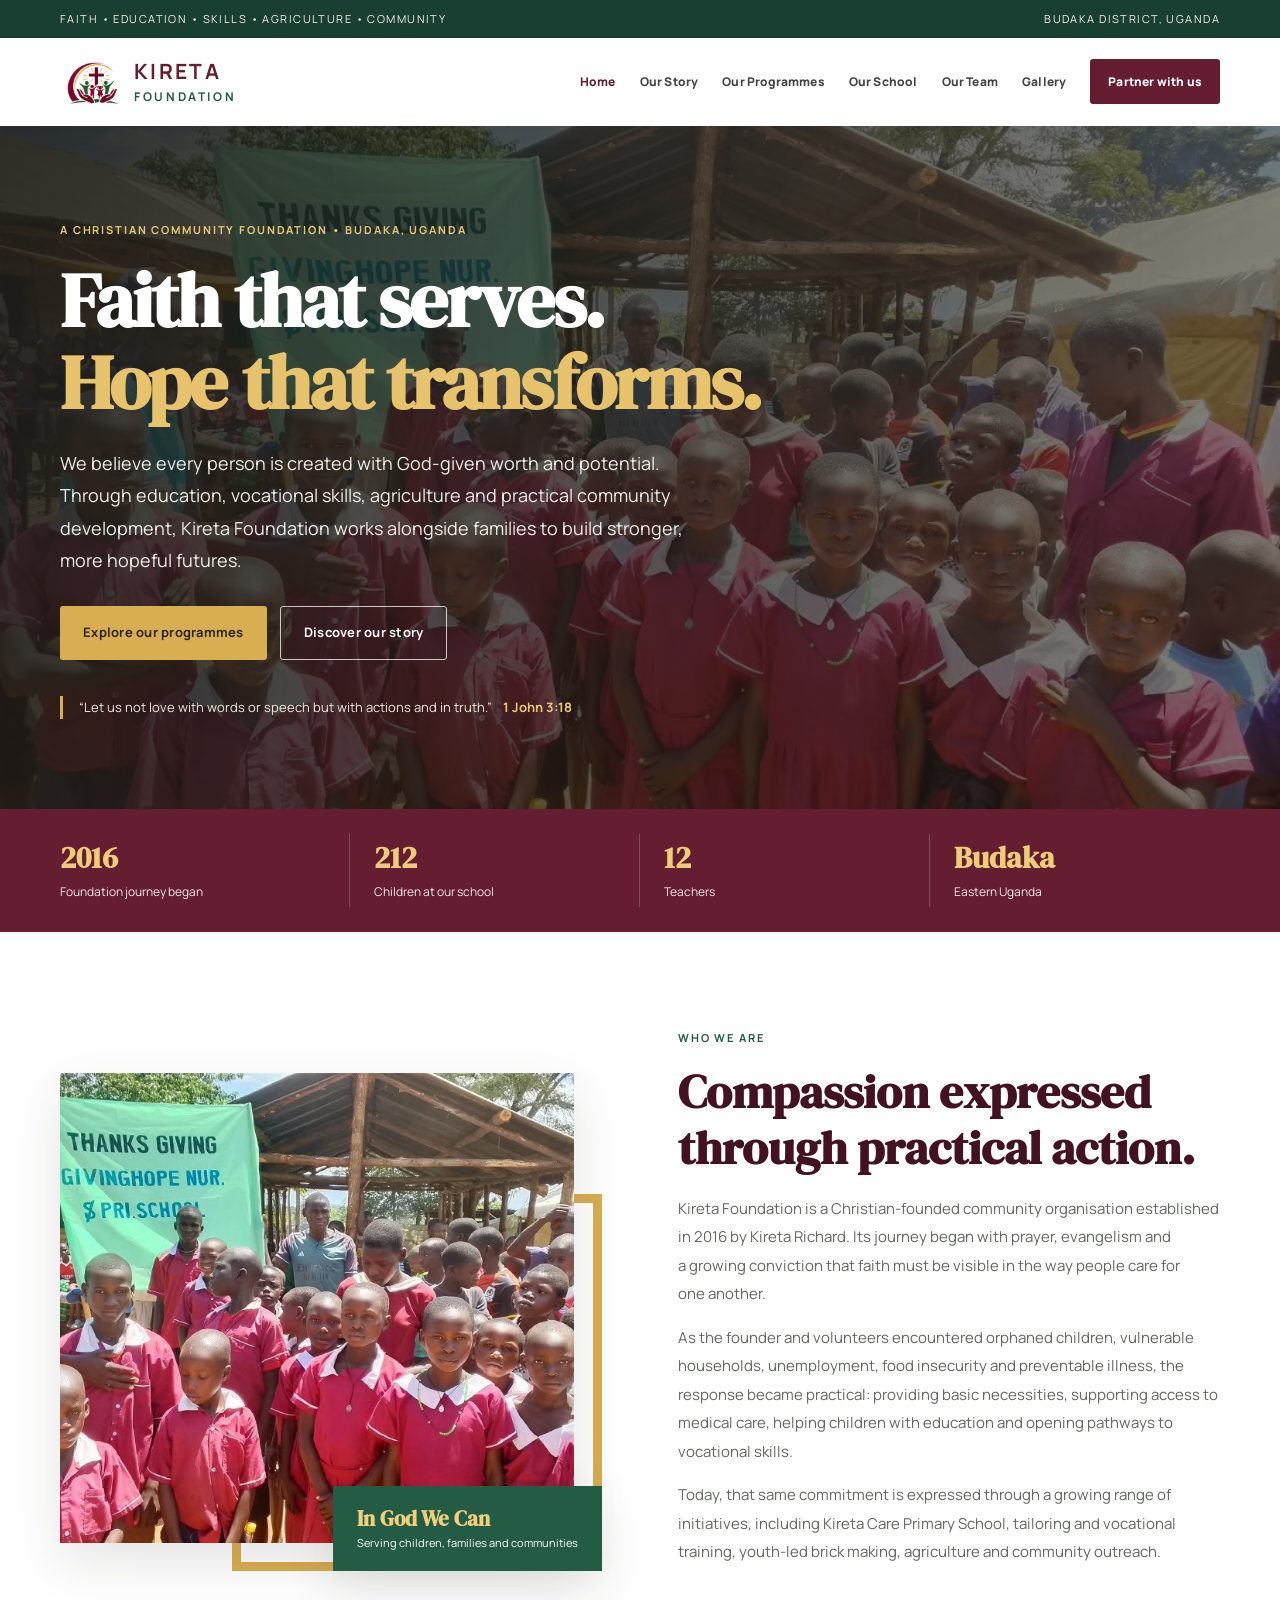
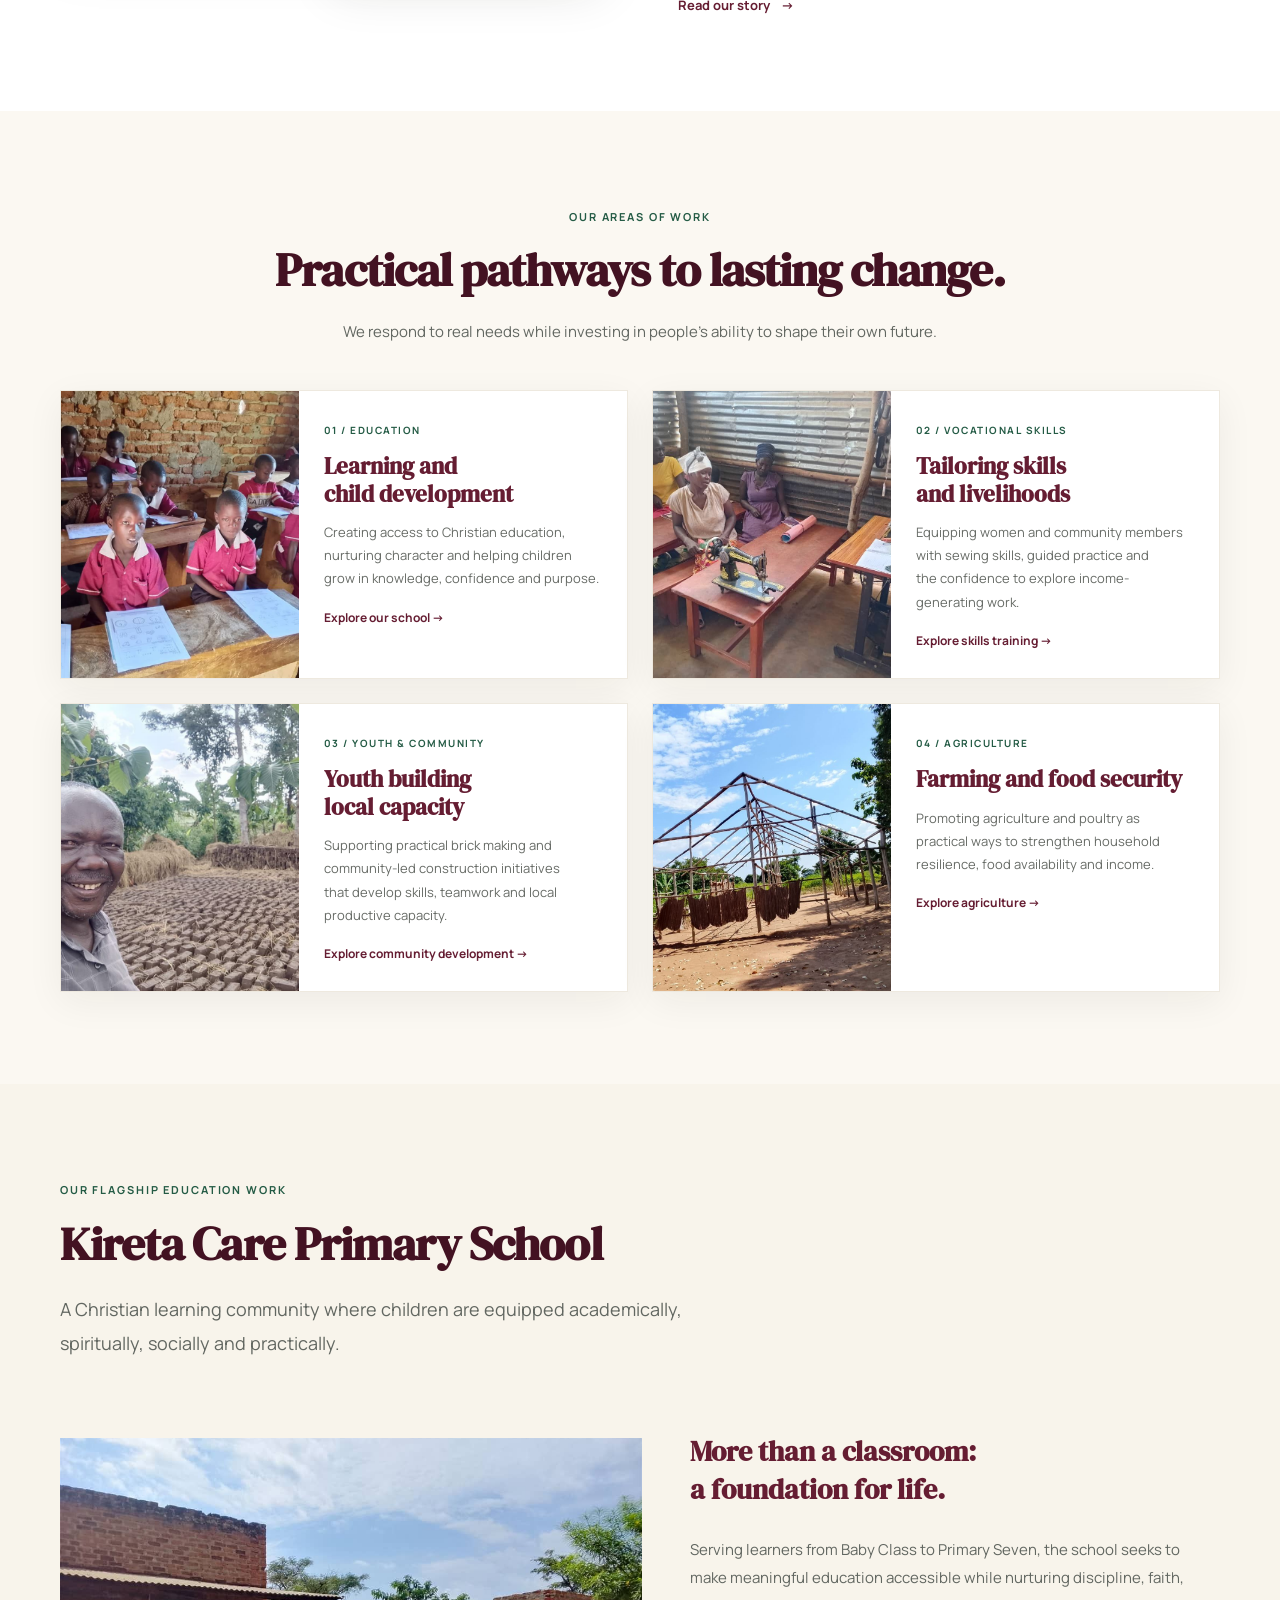
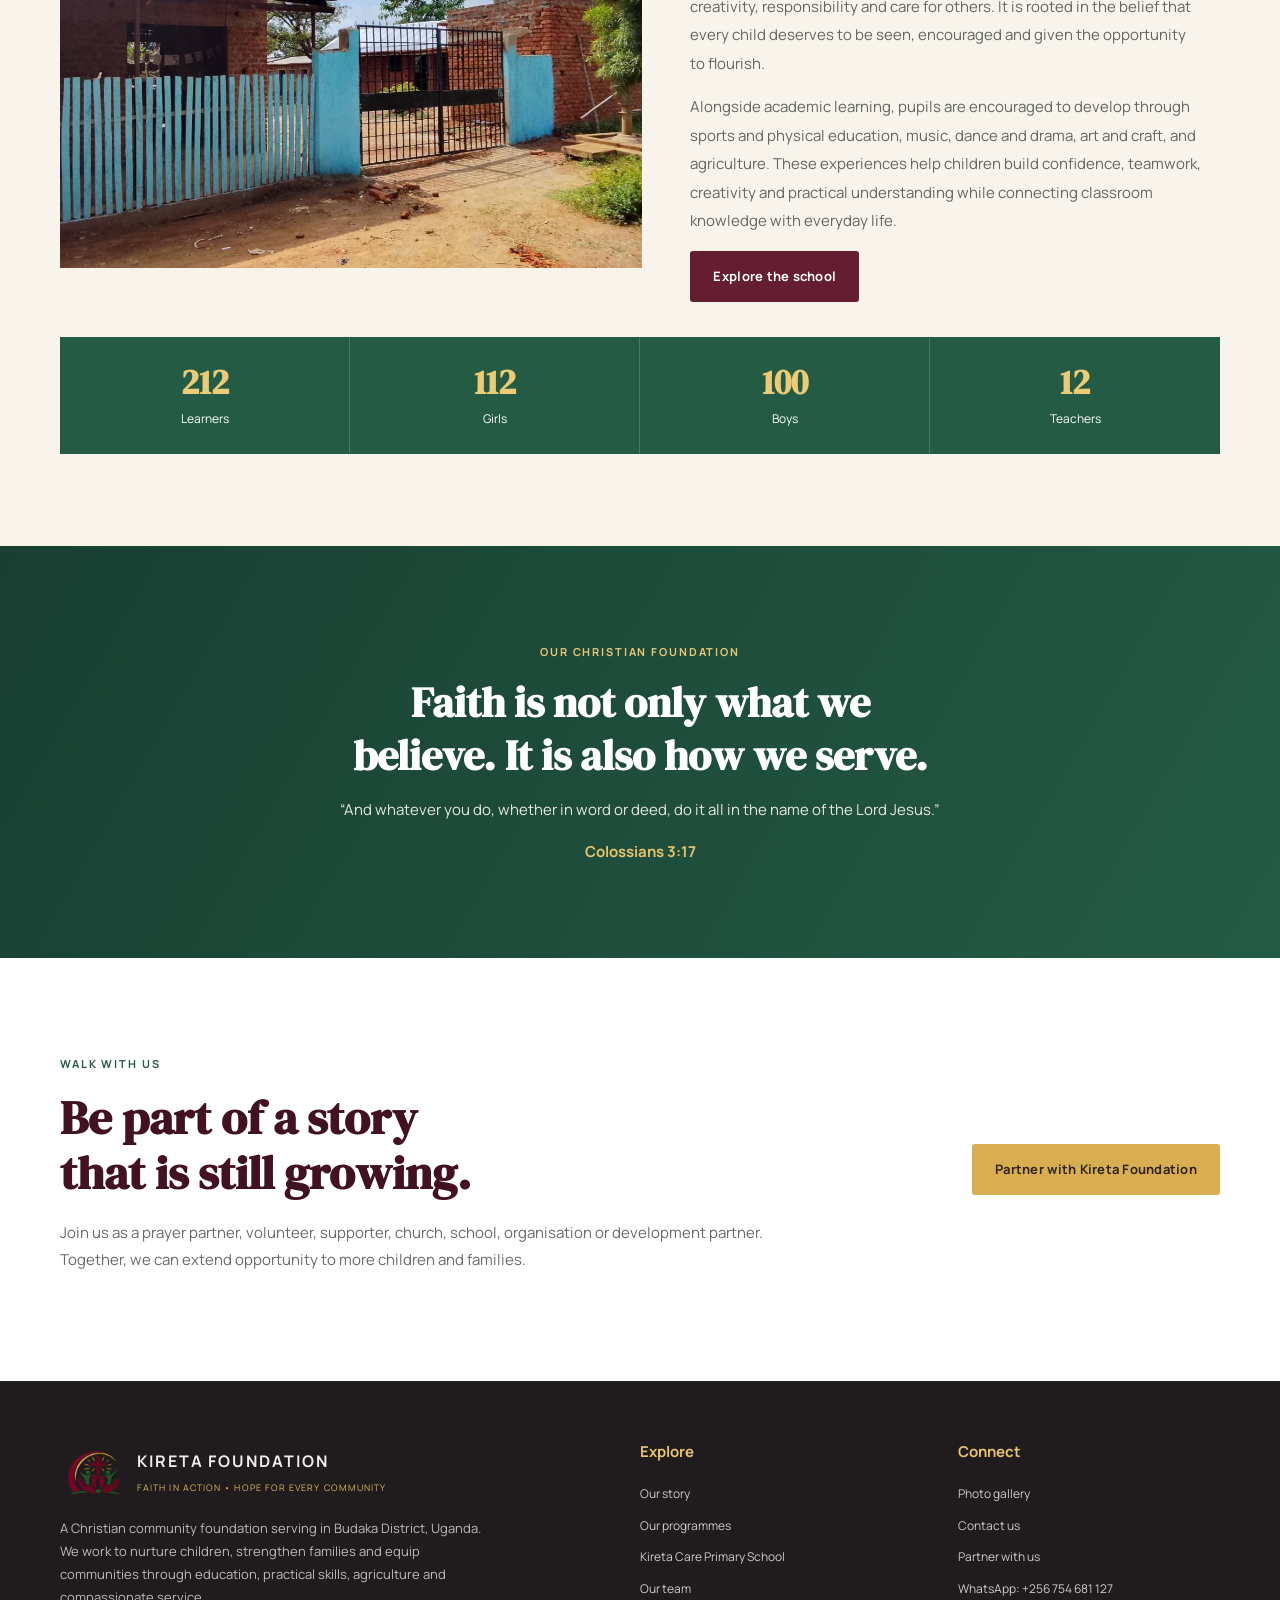
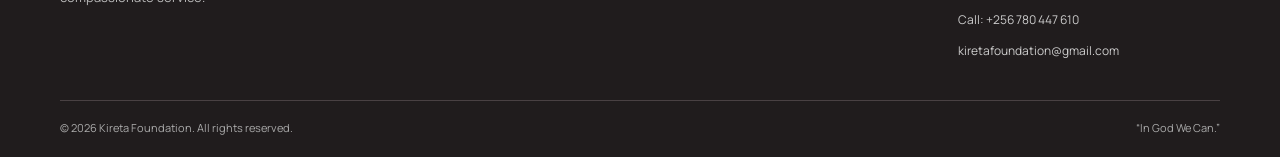
==== index.html @ 9892f506 "Add files via upload" ====
<!doctype html>
<html lang="en"><head><meta charset="utf-8"><meta name="viewport" content="width=device-width, initial-scale=1">
<meta name="description" content="Kireta Foundation — faith in action through education, vocational skills, agriculture and community development in Budaka, Uganda.">
<title>Home | Kireta Foundation</title>
<link rel="preconnect" href="https://fonts.googleapis.com"><link rel="preconnect" href="https://fonts.gstatic.com" crossorigin>
<link href="https://fonts.googleapis.com/css2?family=Manrope:wght@400;500;600;700;800&family=DM+Serif+Display&display=swap" rel="stylesheet">
<link rel="stylesheet" href="styles.css"></head><body>
<div class="topline"><div class="container topline-inner"><span>FAITH • EDUCATION • SKILLS • AGRICULTURE • COMMUNITY</span><span>Budaka District, Uganda</span></div></div>
<header><div class="container nav-wrap">
<a class="brand" href="index.html"><img src="assets/foundation-mark.png" alt="Kireta Foundation emblem"><span class="brand-copy"><strong>KIRETA</strong><small>FOUNDATION</small></span></a>
<button class="menu-btn" aria-label="Open navigation" aria-expanded="false">☰</button>
<nav class="nav" aria-label="Main navigation"><a href="index.html" class="active">Home</a><a href="about.html" class="">Our Story</a><a href="programmes.html" class="">Our Programmes</a><a href="school.html" class="">Our School</a><a href="team.html" class="">Our Team</a><a href="gallery.html" class="">Gallery</a><a class="nav-cta" href="contact.html">Partner with us</a></nav>
</div></header>
<main>
<section class="hero hero-home"><div class="hero-overlay"></div><div class="container hero-inner"><div class="hero-content">
<span class="eyebrow light">A CHRISTIAN COMMUNITY FOUNDATION • BUDAKA, UGANDA</span>
<h1>Faith that serves.<br><em>Hope that transforms.</em></h1>
<p>We believe every person is created with God-given worth and potential. Through education, vocational skills, agriculture and practical community development, Kireta Foundation works alongside families to build stronger, more hopeful futures.</p>
<div class="actions"><a class="btn btn-gold" href="programmes.html">Explore our programmes</a><a class="btn btn-outline" href="about.html">Discover our story</a></div>
<div class="hero-verse">“Let us not love with words or speech but with actions and in truth.” <b>1 John 3:18</b></div>
</div></div></section>
<div class="trust-strip"><div class="container trust-grid"><div><b>2016</b><small>Foundation journey began</small></div><div><b>212</b><small>Children at our school</small></div><div><b>12</b><small>Teachers</small></div><div><b>Budaka</b><small>Eastern Uganda</small></div></div></div>
<section class="section"><div class="container intro-grid"><div class="photo-stack"><img class="main-photo" src="assets/learners-group.jpg" alt="Learners at Kireta Care Primary School"><div class="photo-note"><b>In God We Can</b><span>Serving children, families and communities</span></div></div><div class="copy"><span class="eyebrow">Who we are</span><h2>Compassion expressed through practical action.</h2>
<p>Kireta Foundation is a Christian-founded community organisation established in 2016 by Kireta Richard. Its journey began with prayer, evangelism and a growing conviction that faith must be visible in the way people care for one another.</p>
<p>As the founder and volunteers encountered orphaned children, vulnerable households, unemployment, food insecurity and preventable illness, the response became practical: providing basic necessities, supporting access to medical care, helping children with education and opening pathways to vocational skills.</p>
<p>Today, that same commitment is expressed through a growing range of initiatives, including Kireta Care Primary School, tailoring and vocational training, youth-led brick making, agriculture and community outreach.</p>
<a class="text-link" href="about.html">Read our story <span>→</span></a></div></div></section>
<section class="section soft"><div class="container"><div class="section-head center"><span class="eyebrow">Our areas of work</span><h2>Practical pathways to lasting change.</h2><p>We respond to real needs while investing in people’s ability to shape their own future.</p></div>
<div class="feature-grid">
<article class="feature-card"><img src="assets/learners-classroom.jpg" alt="Children learning in class"><div><span>01 / EDUCATION</span><h3>Learning and child development</h3><p>Creating access to Christian education, nurturing character and helping children grow in knowledge, confidence and purpose.</p><a href="school.html">Explore our school →</a></div></article>
<article class="feature-card"><img src="assets/women-tailoring-training.jpg" alt="Women learning tailoring skills at sewing machines"><div><span>02 / VOCATIONAL SKILLS</span><h3>Tailoring skills and livelihoods</h3><p>Equipping women and community members with sewing skills, guided practice and the confidence to explore income-generating work.</p><a href="programmes.html#skills">Explore skills training →</a></div></article>
<article class="feature-card"><img src="assets/youth-brick-making-project.jpg" alt="Locally made bricks produced through community effort"><div><span>03 / YOUTH & COMMUNITY</span><h3>Youth building local capacity</h3><p>Supporting practical brick making and community-led construction initiatives that develop skills, teamwork and local productive capacity.</p><a href="programmes.html#brickmaking">Explore community development →</a></div></article>
<article class="feature-card"><img src="assets/community-workspace-construction.jpg" alt="Community-built workspace structure"><div><span>04 / AGRICULTURE</span><h3>Farming and food security</h3><p>Promoting agriculture and poultry as practical ways to strengthen household resilience, food availability and income.</p><a href="programmes.html#agriculture">Explore agriculture →</a></div></article>
</div></div></section>
<section class="section school-highlight"><div class="container"><div class="section-head"><span class="eyebrow">Our flagship education work</span><h2>Kireta Care Primary School</h2><p class="lead">A Christian learning community where children are equipped academically, spiritually, socially and practically.</p></div>
<div class="school-home-grid"><img src="assets/kireta-school-compound.jpg" alt="Kireta Care Primary School compound"><div class="school-home-copy"><h3>More than a classroom: a foundation for life.</h3><p>Serving learners from Baby Class to Primary Seven, the school seeks to make meaningful education accessible while nurturing discipline, faith, creativity, responsibility and care for others. It is rooted in the belief that every child deserves to be seen, encouraged and given the opportunity to flourish.</p><p>Alongside academic learning, pupils are encouraged to develop through sports and physical education, music, dance and drama, art and craft, and agriculture. These experiences help children build confidence, teamwork, creativity and practical understanding while connecting classroom knowledge with everyday life.</p><a class="btn btn-wine" href="school.html">Explore the school</a></div></div>
<div class="stats"><div class="stat"><strong>212</strong><span>Learners</span></div><div class="stat"><strong>112</strong><span>Girls</span></div><div class="stat"><strong>100</strong><span>Boys</span></div><div class="stat"><strong>12</strong><span>Teachers</span></div></div></div></section>
<section class="section verse-band"><div class="container verse-inner"><span class="eyebrow light">Our Christian foundation</span><h2>Faith is not only what we believe. It is also how we serve.</h2><p>“And whatever you do, whether in word or deed, do it all in the name of the Lord Jesus.”</p><b>Colossians 3:17</b></div></section>
<section class="section"><div class="container partner-call"><div><span class="eyebrow">Walk with us</span><h2>Be part of a story that is still growing.</h2><p>Join us as a prayer partner, volunteer, supporter, church, school, organisation or development partner. Together, we can extend opportunity to more children and families.</p></div><a class="btn btn-gold" href="contact.html#partnership">Partner with Kireta Foundation</a></div></section>
</main>
<footer><div class="container"><div class="footer-grid">
<div><div class="footer-brand"><img src="assets/foundation-mark.png" alt=""><span><strong>KIRETA FOUNDATION</strong><small>FAITH IN ACTION • HOPE FOR EVERY COMMUNITY</small></span></div>
<p class="footer-copy">A Christian community foundation serving in Budaka District, Uganda. We work to nurture children, strengthen families and equip communities through education, practical skills, agriculture and compassionate service.</p></div>
<div class="footer-col"><h4>Explore</h4><a href="about.html">Our story</a><a href="programmes.html">Our programmes</a><a href="school.html">Kireta Care Primary School</a><a href="team.html">Our team</a></div>
<div class="footer-col"><h4>Connect</h4><a href="gallery.html">Photo gallery</a><a href="contact.html">Contact us</a><a href="contact.html#partnership">Partner with us</a><a href="https://wa.me/256754681127" target="_blank" rel="noopener">WhatsApp: +256 754 681 127</a><a href="tel:+256780447610">Call: +256 780 447 610</a><a href="mailto:kiretafoundation@gmail.com">kiretafoundation@gmail.com</a></div>
</div><div class="copyright"><span>© <span data-year></span> Kireta Foundation. All rights reserved.</span><span>“In God We Can.”</span></div></div></footer><script src="script.js"></script></body></html>
---- styles.css ----
:root{--wine:#651d32;--wine2:#431222;--green:#245b45;--green2:#183f31;--gold:#d9ae52;--cream:#fbf8f2;--ink:#242522;--muted:#676b66;--line:#e7e2d8;--white:#fff;--shadow:0 18px 50px rgba(35,30,24,.12)}
*{box-sizing:border-box}html{scroll-behavior:smooth}body{margin:0;color:var(--ink);font-family:'Manrope',Arial,sans-serif;line-height:1.78;background:#fff;font-size:15px;-webkit-font-smoothing:antialiased}img{display:block;max-width:100%;height:auto}a{color:inherit;text-decoration:none}.container{width:min(1160px,calc(100% - 44px));margin:auto}.topline{background:var(--green2);color:#f6f1e6;font-size:11px;letter-spacing:.13em;text-transform:uppercase}.topline-inner{display:flex;justify-content:space-between;padding:9px 0;gap:18px}
header{background:#fff;position:sticky;top:0;z-index:20;box-shadow:0 5px 24px rgba(0,0,0,.06)}.nav-wrap{min-height:88px;display:flex;align-items:center;justify-content:space-between;gap:25px}.brand{display:flex;align-items:center;gap:12px}.brand img{width:62px;height:62px;object-fit:contain}.brand-copy{display:flex;flex-direction:column;line-height:1.1}.brand-copy strong{font-size:21px;letter-spacing:.11em;color:var(--wine);font-weight:700}.brand-copy small{font-size:12px;letter-spacing:.22em;color:var(--green);font-weight:700;margin-top:6px}.nav{display:flex;align-items:center;gap:24px}.nav a{font-size:12px;font-weight:800;letter-spacing:.015em;color:#444;white-space:nowrap}.nav a:hover,.nav a.active{color:var(--wine)}.nav .nav-cta{background:var(--wine);color:white;padding:12px 18px;border-radius:3px}.nav .nav-cta:hover{background:var(--green)}.menu-btn{display:none;border:0;background:var(--wine);color:white;padding:9px 13px;border-radius:3px;font-size:20px}
.hero{position:relative;color:white;background:linear-gradient(90deg,rgba(25,24,20,.87),rgba(35,31,25,.56)),url('assets/learners-group.jpg') center 42%/cover no-repeat}.hero-home{min-height:660px;display:flex;align-items:center}.hero-inner{position:relative;z-index:1;padding:90px 0}.hero-content{max-width:720px}.eyebrow{display:inline-block;color:var(--green);font-size:11px;font-weight:700;letter-spacing:.17em;text-transform:uppercase}.eyebrow.light{color:#e9c978}.hero h1,.page-hero h1{font:600 clamp(44px,6.5vw,76px)/1.07 'DM Serif Display',Georgia,serif;margin:18px 0 24px;letter-spacing:-.025em}.hero h1 em,.page-hero h1 em{color:#e8c36e;font-style:normal}.hero p{font-size:18px;line-height:1.8;max-width:650px;color:#f2eee8}.actions{display:flex;gap:13px;flex-wrap:wrap;margin:30px 0}.btn{display:inline-flex;align-items:center;justify-content:center;padding:14px 23px;font-weight:700;font-size:13px;border-radius:3px;transition:.2s}.btn-gold{background:var(--gold);color:#2d2416}.btn-gold:hover{background:#f0cf80;transform:translateY(-2px)}.btn-outline{border:1px solid rgba(255,255,255,.75);color:#fff}.btn-outline:hover{background:#fff;color:var(--wine)}.btn-wine{background:var(--wine);color:#fff}.hero-verse{border-left:3px solid var(--gold);padding-left:16px;color:#f1e9d9;font-size:13px;margin-top:36px}.hero-verse b{color:#e9c978;margin-left:8px}
.trust-strip{background:var(--wine);color:white}.trust-grid{display:grid;grid-template-columns:repeat(4,1fr);padding:25px 0}.trust-grid>div{padding:3px 24px;border-right:1px solid rgba(255,255,255,.2)}.trust-grid>div:first-child{padding-left:0}.trust-grid>div:last-child{border:0}.trust-grid b{display:block;font:600 30px 'DM Serif Display',Georgia,serif;color:#edcc7a}.trust-grid small{font-size:12px;color:#f6e9e5}
.section{padding:92px 0}.soft{background:var(--cream)}.intro-grid,.story-layout,.school-intro{display:grid;grid-template-columns:1fr 1fr;gap:76px;align-items:center}.photo-stack{position:relative;padding:0 28px 28px 0}.main-photo{width:100%;height:470px;object-fit:cover;box-shadow:var(--shadow)}.photo-stack:after{content:"";position:absolute;right:0;bottom:0;width:65%;height:72%;border:9px solid var(--gold);z-index:-1}.photo-note{position:absolute;right:0;bottom:0;background:var(--green);color:#fff;padding:18px 24px;display:flex;flex-direction:column;box-shadow:var(--shadow)}.photo-note b{font:600 21px 'DM Serif Display',Georgia,serif;color:#f1cf7c}.photo-note span{font-size:11px}.copy h2,.section-head h2,.partner-call h2,.contact-grid h2{font:600 clamp(32px,4vw,47px)/1.18 'DM Serif Display',Georgia,serif;color:var(--wine2);margin:13px 0 20px}.copy p,.section-head p,.programme-copy p,.school-home-copy p{color:#626761;font-size:15px;line-height:1.9}.text-link{display:inline-block;margin-top:12px;color:var(--wine);font-size:13px;font-weight:700}.text-link span{margin-left:8px}.section-head{max-width:760px;margin-bottom:38px}.section-head.center{text-align:center;margin-left:auto;margin-right:auto}.section-head p{max-width:680px}.section-head.center p{margin-left:auto;margin-right:auto}.lead{font-size:18px!important}
.feature-grid{display:grid;grid-template-columns:repeat(2,1fr);gap:24px}.feature-card{display:grid;grid-template-columns:42% 1fr;background:#fff;box-shadow:0 10px 35px rgba(30,30,20,.06);min-height:245px}.feature-card img{width:100%;height:100%;min-height:245px;object-fit:cover}.feature-card>div{padding:25px}.feature-card span,.programme-copy .eyebrow{font-size:10px;letter-spacing:.15em;font-weight:700;color:var(--green)}.feature-card h3{font:600 23px/1.2 'DM Serif Display',Georgia,serif;color:var(--wine);margin:10px 0}.feature-card p{font-size:13px;color:var(--muted)}.feature-card a{font-size:12px;font-weight:700;color:var(--wine)}
.school-highlight{background:#f8f4eb}.school-home-grid{display:grid;grid-template-columns:1.1fr 1fr;gap:48px;align-items:center}.school-home-grid>img{height:430px;width:100%;object-fit:cover}.school-home-copy h3{font:600 28px 'DM Serif Display',Georgia,serif;color:var(--wine)}.stats{display:grid;grid-template-columns:repeat(4,1fr);margin-top:35px;background:var(--green);color:white}.stat{text-align:center;padding:22px 10px;border-right:1px solid rgba(255,255,255,.18)}.stat:last-child{border:0}.stat strong{display:block;font:600 34px 'DM Serif Display',Georgia,serif;color:#edcb76}.stat span{font-size:12px}
.verse-band{background:linear-gradient(120deg,var(--green2),var(--green));color:white;text-align:center}.verse-inner{max-width:820px;margin:auto}.verse-inner h2{font:600 clamp(28px,4vw,42px)/1.25 'DM Serif Display',Georgia,serif;margin:12px 0 16px}.verse-inner p{color:#e6e9e1}.verse-inner>b{color:#e8c36e}.partner-call{display:flex;align-items:center;justify-content:space-between;gap:40px}.partner-call>div{max-width:720px}.partner-call p{color:var(--muted)}
.page-hero{background:linear-gradient(90deg,rgba(35,21,24,.9),rgba(37,29,25,.62)),url('assets/school-building-2.jpg') center/cover no-repeat;color:#fff;padding:95px 0 100px}.page-hero .container{max-width:1160px}.page-hero h1{max-width:800px}.page-hero p{max-width:700px;color:#eee;font-size:17px}.school-hero{background-image:linear-gradient(90deg,rgba(35,21,24,.88),rgba(37,29,25,.45)),url('assets/learners-group.jpg')}
.story-image{position:relative}.story-image>img{width:100%;height:520px;object-fit:cover;object-position:center 20%;box-shadow:var(--shadow)}.image-caption{position:absolute;bottom:0;left:0;background:var(--wine);color:#fff;padding:15px 24px;display:flex;flex-direction:column}.image-caption b{font:600 21px 'DM Serif Display',Georgia,serif}.image-caption span{font-size:12px}.values-grid{display:grid;grid-template-columns:1fr 1fr;gap:60px}.values-grid>div{background:#fff;padding:38px;box-shadow:0 10px 35px rgba(0,0,0,.04)}.values-grid h2{font:600 30px/1.2 'DM Serif Display',Georgia,serif;color:var(--wine)}.values-grid p{color:var(--muted)}.value-cards,.aim-grid{display:grid;grid-template-columns:repeat(3,1fr);gap:17px}.value-cards>div,.aim-grid>div{padding:24px;background:var(--cream);border-top:3px solid var(--gold)}.value-cards b,.aim-grid b{font:600 20px 'DM Serif Display',Georgia,serif;color:var(--wine)}.value-cards p,.aim-grid p{font-size:13px;color:var(--muted)}
.programme-list{display:flex;flex-direction:column;gap:28px}.programme{display:grid;grid-template-columns:38% 1fr;gap:40px;align-items:center;padding:30px;background:#fff;box-shadow:0 12px 40px rgba(40,35,25,.06);border:1px solid #f0ece4}.programme.reverse{grid-template-columns:1fr 38%}.programme.reverse img{order:2}.programme img{width:100%;height:360px;object-fit:cover;border-radius:2px}.programme-copy{padding:12px 18px}.programme-copy h2{font:600 31px/1.2 'DM Serif Display',Georgia,serif;color:var(--wine);margin:10px 0 15px}.impact-line{border-left:3px solid var(--gold);padding:10px 14px;background:var(--cream);font-size:12px;font-weight:700;color:var(--green);margin-top:17px}
.school-visual{position:relative}.school-visual>img{width:100%;height:470px;object-fit:cover}.school-badge{position:absolute;right:-18px;bottom:-25px;background:#fff;padding:10px;box-shadow:var(--shadow)}.school-badge img{width:125px;height:155px;object-fit:contain}.large-stats{margin-top:10px}.school-facts{display:grid;grid-template-columns:repeat(4,1fr);gap:15px;margin-top:16px}.school-facts>div{background:#fff;padding:20px;text-align:center;border-bottom:3px solid var(--gold)}.school-facts b{display:block;font:600 27px 'DM Serif Display',Georgia,serif;color:var(--wine)}.school-facts span{font-size:12px;color:var(--muted)}.class-levels{display:grid;grid-template-columns:repeat(3,1fr);gap:18px}.class-levels>div{background:var(--cream);padding:25px;border-top:4px solid var(--green)}.class-levels b{display:block;font:600 22px 'DM Serif Display',Georgia,serif;color:var(--wine)}.class-levels span{display:block;color:var(--green);font-weight:700;font-size:12px;margin:8px 0}.class-levels p{font-size:13px;color:var(--muted)}.school-activities{display:grid;grid-template-columns:repeat(4,1fr);gap:18px}.school-activities article{background:#fff;box-shadow:0 8px 24px rgba(0,0,0,.05);padding-bottom:15px}.school-activities img{width:100%;height:180px;object-fit:cover}.school-activities h3{font:600 18px 'DM Serif Display',Georgia,serif;color:var(--wine);padding:0 15px}.school-activities p{font-size:12px;color:var(--muted);padding:0 15px}
.team-grid{display:grid;grid-template-columns:repeat(4,1fr);gap:22px}.team-card{background:#fff;box-shadow:0 10px 30px rgba(0,0,0,.07)}.team-card img{width:100%;height:310px;object-fit:cover;object-position:top}.team-card>div{padding:20px}.team-card span{font-size:10px;text-transform:uppercase;letter-spacing:.1em;color:var(--green);font-weight:700}.team-card h3{font:600 22px 'DM Serif Display',Georgia,serif;color:var(--wine);margin:6px 0}.team-card p{font-size:12px;color:var(--muted)}
.gallery-grid{display:grid;grid-template-columns:repeat(3,1fr);grid-auto-rows:260px;gap:16px}.gallery-grid figure{margin:0;position:relative;overflow:hidden;background:#ddd}.gallery-grid figure.gallery-large{grid-column:span 2}.gallery-grid img{width:100%;height:100%;object-fit:cover;transition:transform .35s}.gallery-grid figure:hover img{transform:scale(1.04)}.gallery-grid figcaption{position:absolute;bottom:0;left:0;right:0;background:linear-gradient(transparent,rgba(0,0,0,.8));color:white;padding:36px 17px 15px;font-size:13px;font-weight:700}.photo-request{margin-top:30px;padding:25px;background:var(--cream);border-left:4px solid var(--gold)}.photo-request b{font:600 21px 'DM Serif Display',Georgia,serif;color:var(--wine)}.photo-request p{color:var(--muted);font-size:13px}
.contact-grid{display:grid;grid-template-columns:1fr 1fr;gap:60px}.contact-detail{padding:15px 0;border-bottom:1px solid var(--line);display:flex;flex-direction:column}.contact-detail b{color:var(--wine);font-size:13px}.contact-detail span{font-size:14px;color:var(--muted)}.contact-panel{background:var(--green2);color:#fff;padding:42px}.contact-panel h2{font:600 34px 'DM Serif Display',Georgia,serif;color:#fff}.contact-panel p{color:#e2e8e1}.contact-panel small{display:block;margin-top:20px;color:#d7ddcf;font-size:11px}.contact-panel .eyebrow{color:#e9c978}
footer{background:#201c1d;color:#eee;padding:58px 0 20px}.footer-grid{display:grid;grid-template-columns:2fr 1fr 1fr;gap:55px}.footer-brand{display:flex;align-items:center;gap:12px}.footer-brand img{width:65px;height:65px;object-fit:contain}.footer-brand span{display:flex;flex-direction:column}.footer-brand strong{font-size:16px;letter-spacing:.12em}.footer-brand small{font-size:9px;letter-spacing:.12em;color:#d9b75f;margin-top:5px}.footer-copy{max-width:440px;color:#bbb;font-size:13px}.footer-col{display:flex;flex-direction:column;gap:10px}.footer-col h4{color:#e8c36e;margin:0 0 8px}.footer-col a{font-size:12px;color:#ccc}.footer-col a:hover{color:#fff}.copyright{border-top:1px solid #494143;margin-top:38px;padding-top:17px;display:flex;justify-content:space-between;color:#aaa;font-size:11px}
@media(max-width:980px){.nav{gap:13px}.nav a{font-size:11px}.team-grid{grid-template-columns:repeat(2,1fr)}.school-activities{grid-template-columns:repeat(2,1fr)}.feature-card{grid-template-columns:1fr}.feature-card img{height:210px;min-height:0}.feature-card>div{padding:20px}}
@media(max-width:760px){.container{width:min(100% - 32px,600px)}.topline-inner{font-size:9px;letter-spacing:.08em}.topline-inner span:last-child{display:none}.nav-wrap{min-height:74px}.brand img{width:52px;height:52px}.brand-copy strong{font-size:17px}.menu-btn{display:block}.nav{display:none;position:absolute;left:0;right:0;top:74px;background:#fff;padding:15px 22px 22px;box-shadow:0 18px 24px rgba(0,0,0,.12);flex-direction:column;align-items:stretch;gap:0}.nav.open{display:flex}.nav a{padding:12px 0;border-bottom:1px solid var(--line);font-size:13px}.nav .nav-cta{text-align:center;margin-top:12px;padding:12px}.hero-home{min-height:620px}.hero-inner{padding:70px 0}.hero h1,.page-hero h1{font-size:46px}.hero p,.page-hero p{font-size:15px}.trust-grid{grid-template-columns:repeat(2,1fr);gap:16px}.trust-grid>div{padding:8px 12px;border-right:0;border-bottom:1px solid rgba(255,255,255,.2)}.trust-grid>div:first-child{padding-left:12px}.section{padding:65px 0}.intro-grid,.story-layout,.school-intro,.school-home-grid,.values-grid,.contact-grid{grid-template-columns:1fr;gap:35px}.main-photo{height:340px}.copy h2,.section-head h2,.partner-call h2,.contact-grid h2{font-size:34px}.feature-grid{grid-template-columns:1fr}.school-home-grid>img{height:300px}.stats{grid-template-columns:repeat(2,1fr)}.stat:nth-child(2){border-right:0}.stat:nth-child(-n+2){border-bottom:1px solid rgba(255,255,255,.18)}.partner-call{align-items:flex-start;flex-direction:column}.page-hero{padding:70px 0}.values-grid>div{padding:25px}.value-cards,.aim-grid{grid-template-columns:1fr 1fr}.programme,.programme.reverse{grid-template-columns:1fr;gap:10px;padding:16px}.programme.reverse img{order:0}.programme img{height:250px}.programme-copy{padding:12px 4px}.programme-copy h2{font-size:27px}.school-visual>img{height:330px}.school-badge{right:0}.school-facts{grid-template-columns:repeat(2,1fr)}.class-levels{grid-template-columns:1fr}.school-activities{grid-template-columns:1fr 1fr}.team-grid{grid-template-columns:1fr 1fr;gap:14px}.team-card img{height:230px}.gallery-grid{grid-template-columns:1fr 1fr;grid-auto-rows:190px}.gallery-grid figure.gallery-large{grid-column:span 2}.footer-grid{grid-template-columns:1fr 1fr;gap:30px}.footer-grid>div:first-child{grid-column:span 2}.copyright{flex-direction:column;gap:8px}.contact-panel{padding:28px}}
@media(max-width:420px){.hero h1,.page-hero h1{font-size:39px}.team-grid,.school-activities,.value-cards,.aim-grid{grid-template-columns:1fr}.gallery-grid{grid-template-columns:1fr;grid-auto-rows:230px}.gallery-grid figure.gallery-large{grid-column:span 1}.footer-grid{grid-template-columns:1fr}.footer-grid>div:first-child{grid-column:span 1}}

/* Editorial refinements */
h1,h2,h3,h4{ text-wrap:balance }
p{ text-wrap:pretty }
.section-head{margin-bottom:44px}
.section-head h2{letter-spacing:-.02em}
.programme-copy h2{letter-spacing:-.015em}
.gallery-grid figure{border-radius:3px}
.gallery-grid img{transition:transform .5s ease,filter .5s ease}
.gallery-grid figure:hover img{transform:scale(1.045);filter:saturate(1.06)}
.feature-card,.team-card,.school-activities article{border:1px solid #eee9df}
.btn{letter-spacing:.02em}

.programme-photo-strip{display:grid;grid-template-columns:repeat(3,1fr);gap:14px;margin:-10px 0 22px 42%}
.programme-photo-strip.two{grid-template-columns:repeat(2,1fr)}
.programme-photo-strip figure{margin:0;background:var(--cream);overflow:hidden}
.programme-photo-strip img{width:100%;height:145px;object-fit:cover}
.programme-photo-strip figcaption{font-size:11px;color:var(--green);font-weight:800;padding:8px 10px}
@media(max-width:760px){.programme-photo-strip,.programme-photo-strip.two{margin:0 0 20px;grid-template-columns:repeat(3,1fr)}.programme-photo-strip img{height:110px}}
@media(max-width:420px){.programme-photo-strip,.programme-photo-strip.two{grid-template-columns:repeat(2,1fr)}}
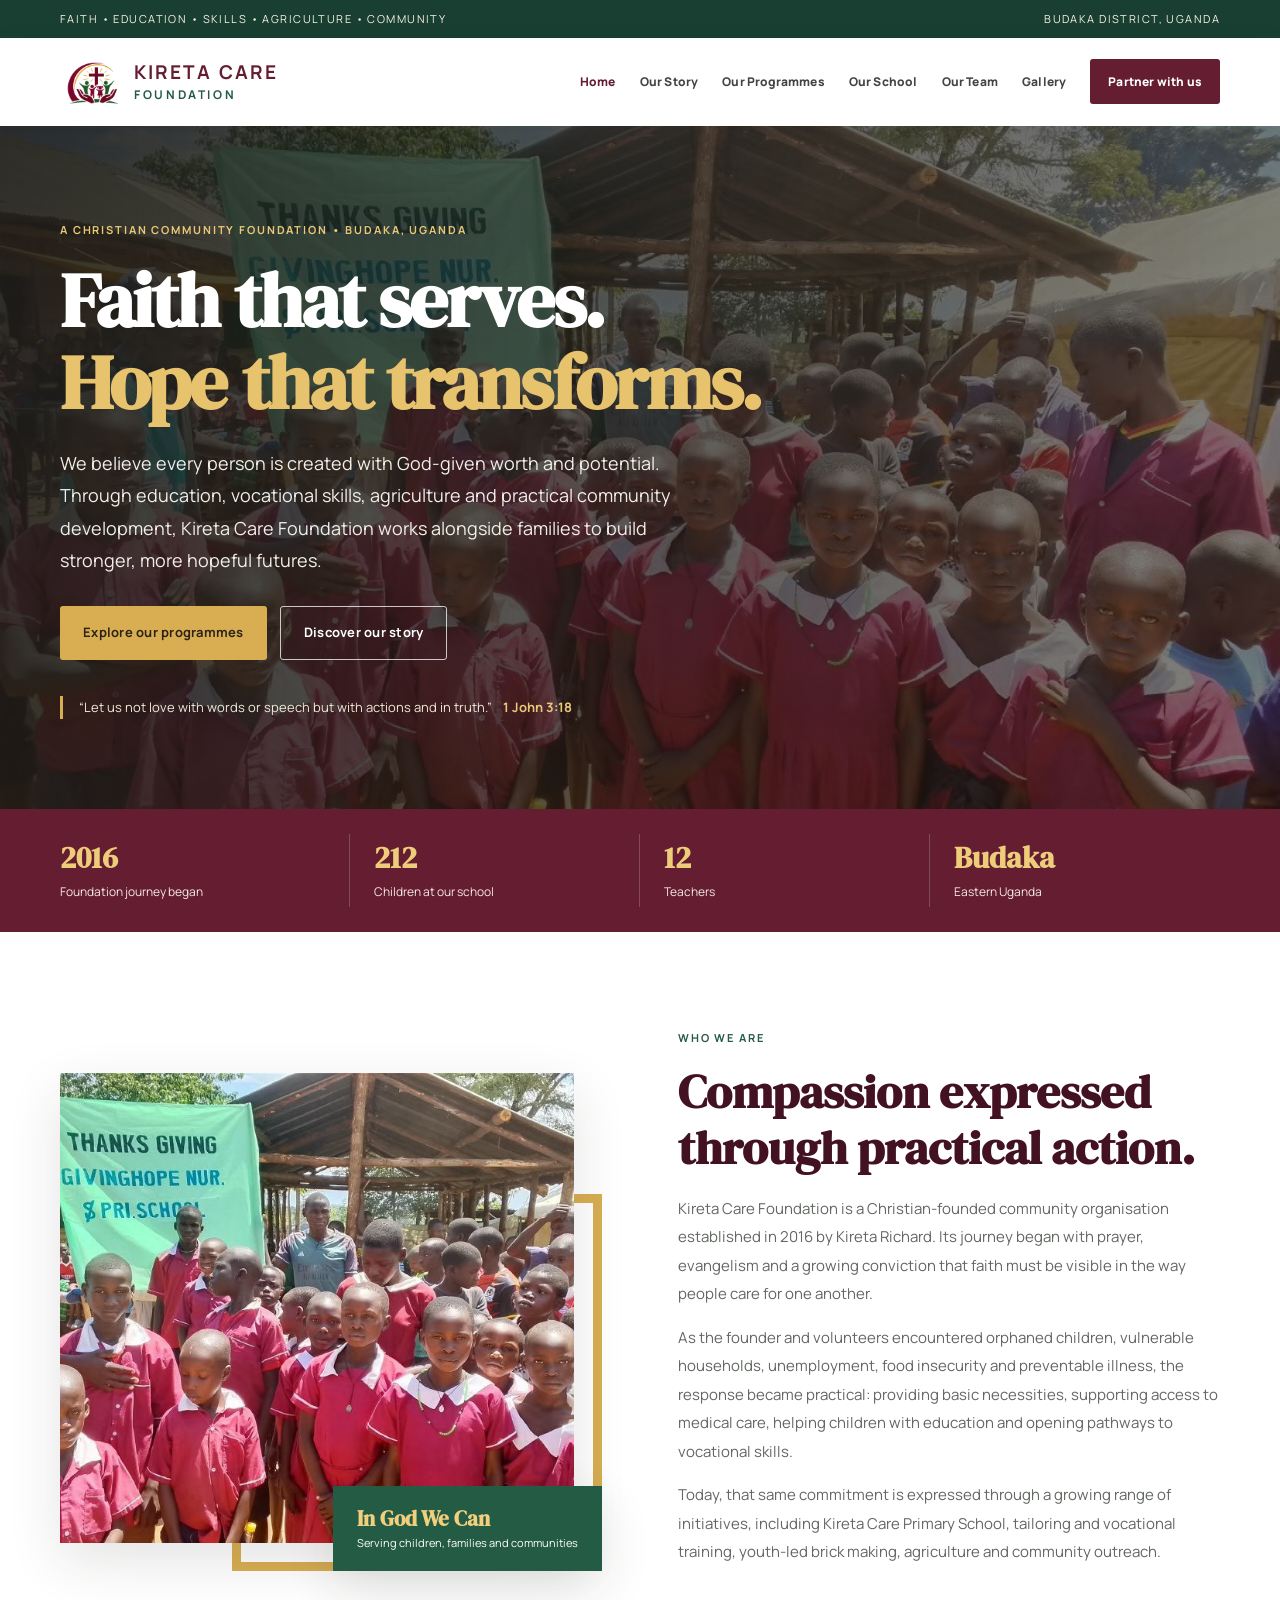
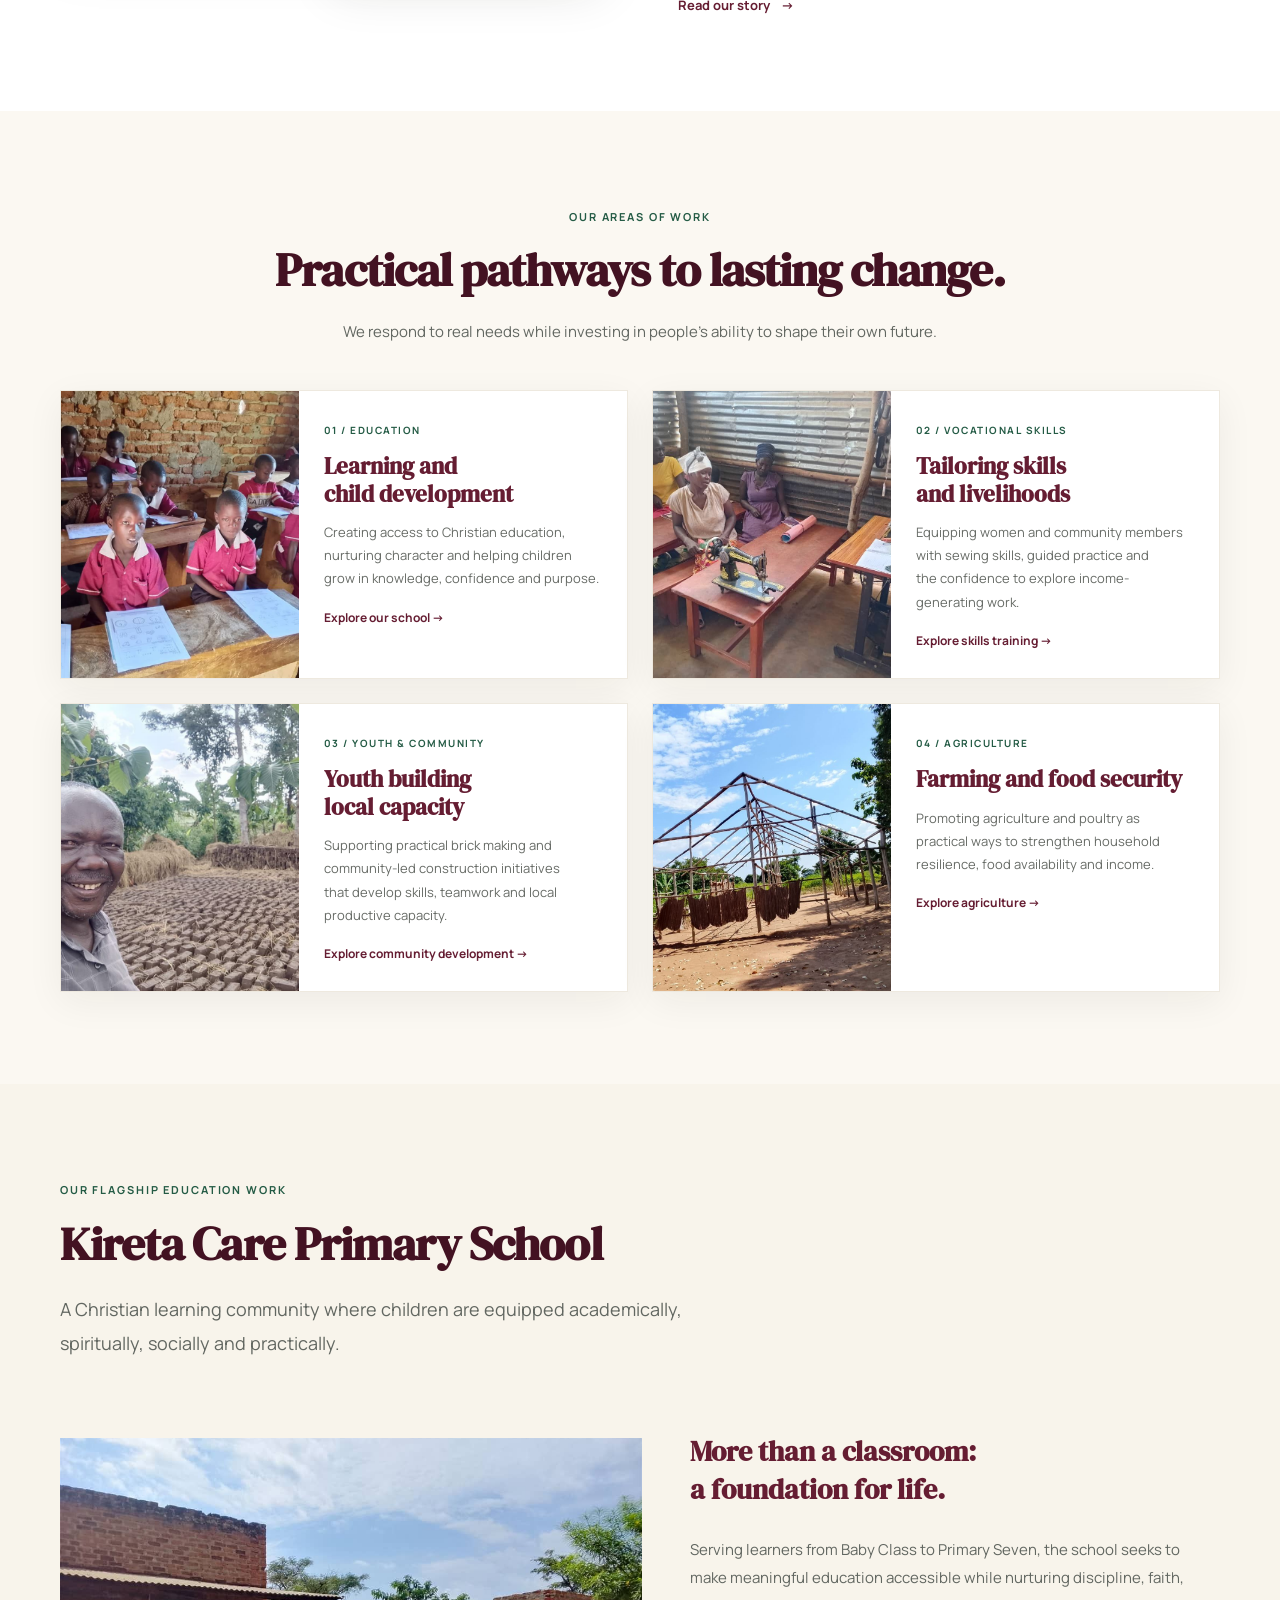
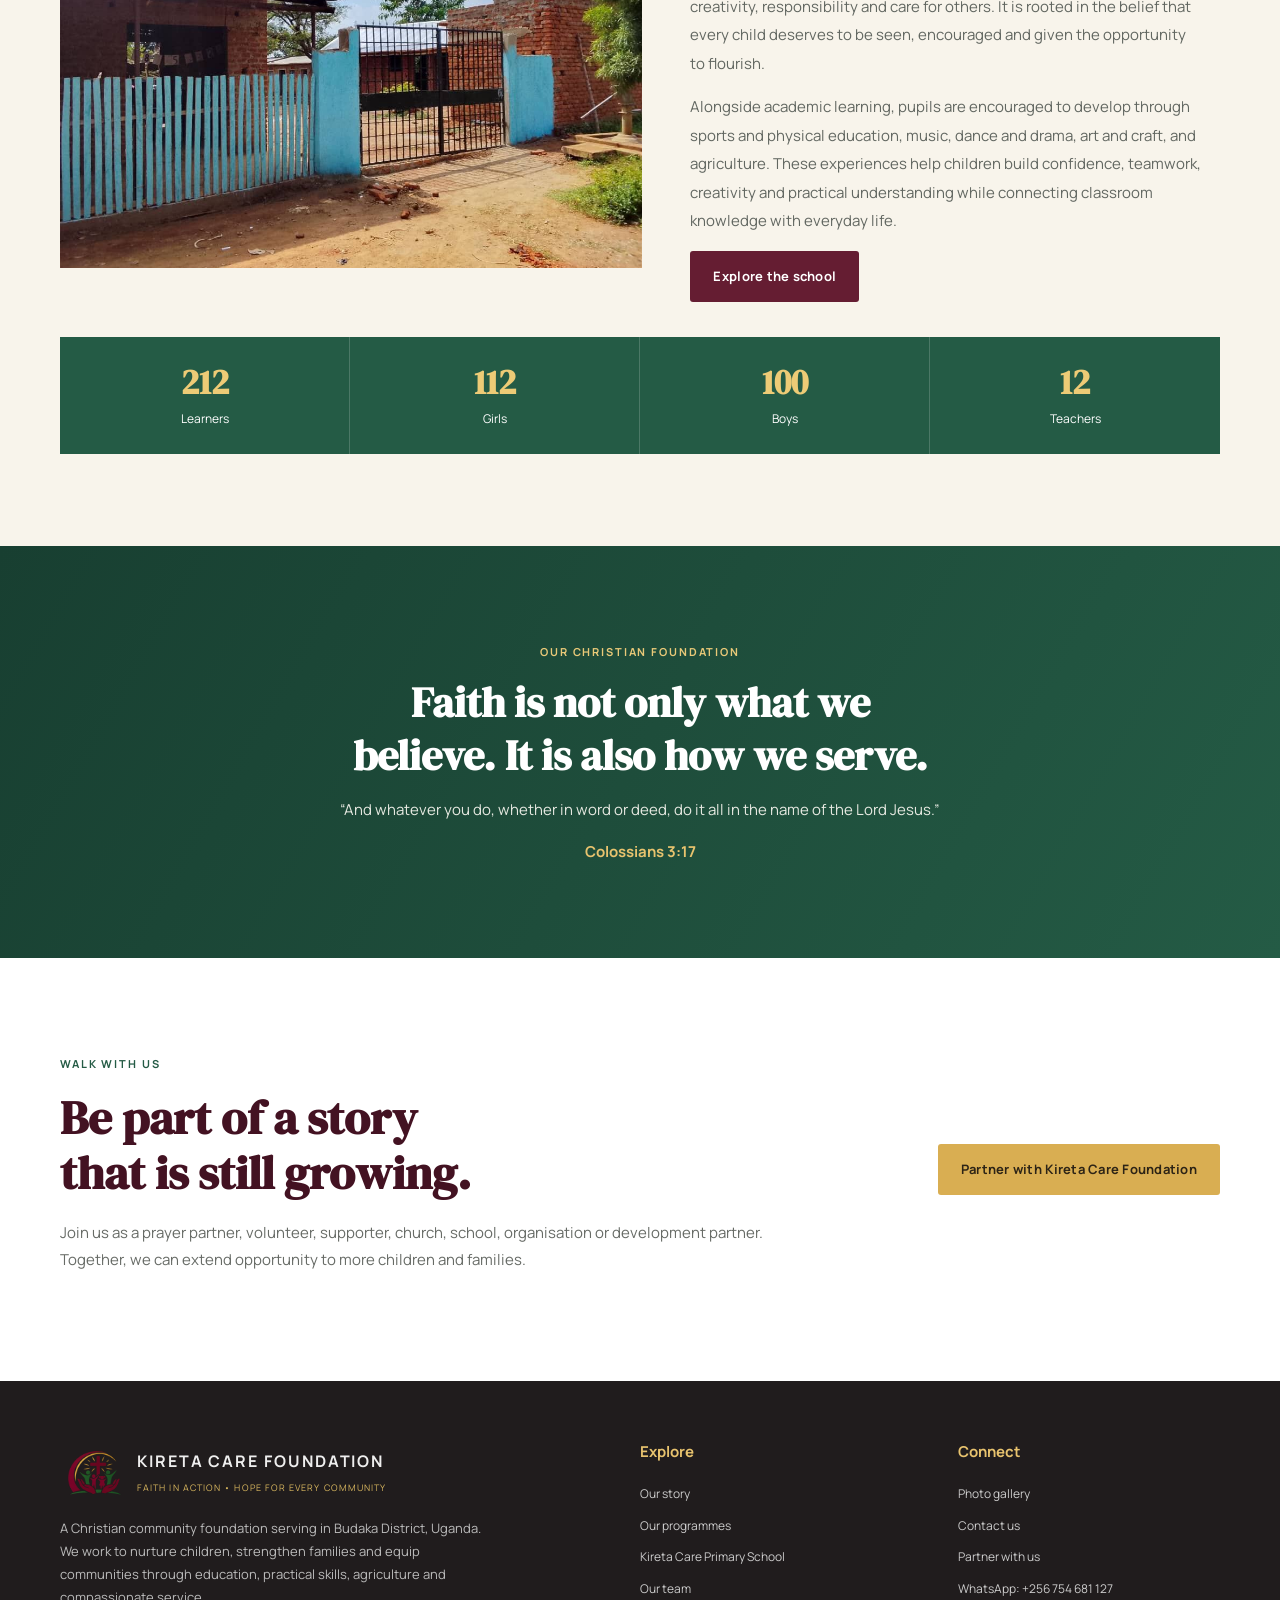
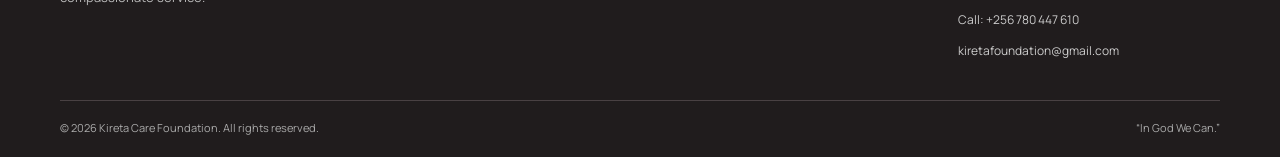
==== commit 4825dff1: "Add files via upload" ====
--- a/index.html
+++ b/index.html
@@ -1,13 +1,13 @@
 <!doctype html>
 <html lang="en"><head><meta charset="utf-8"><meta name="viewport" content="width=device-width, initial-scale=1">
-<meta name="description" content="Kireta Foundation — faith in action through education, vocational skills, agriculture and community development in Budaka, Uganda.">
-<title>Home | Kireta Foundation</title>
+<meta name="description" content="Kireta Care Foundation — faith in action through education, vocational skills, agriculture and community development in Budaka, Uganda.">
+<title>Home | Kireta Care Foundation</title>
 <link rel="preconnect" href="https://fonts.googleapis.com"><link rel="preconnect" href="https://fonts.gstatic.com" crossorigin>
 <link href="https://fonts.googleapis.com/css2?family=Manrope:wght@400;500;600;700;800&family=DM+Serif+Display&display=swap" rel="stylesheet">
 <link rel="stylesheet" href="styles.css"></head><body>
 <div class="topline"><div class="container topline-inner"><span>FAITH • EDUCATION • SKILLS • AGRICULTURE • COMMUNITY</span><span>Budaka District, Uganda</span></div></div>
 <header><div class="container nav-wrap">
-<a class="brand" href="index.html"><img src="assets/foundation-mark.png" alt="Kireta Foundation emblem"><span class="brand-copy"><strong>KIRETA</strong><small>FOUNDATION</small></span></a>
+<a class="brand" href="index.html"><img src="assets/foundation-mark.png" alt="Kireta Care Foundation emblem"><span class="brand-copy"><strong>KIRETA CARE</strong><small>FOUNDATION</small></span></a>
 <button class="menu-btn" aria-label="Open navigation" aria-expanded="false">☰</button>
 <nav class="nav" aria-label="Main navigation"><a href="index.html" class="active">Home</a><a href="about.html" class="">Our Story</a><a href="programmes.html" class="">Our Programmes</a><a href="school.html" class="">Our School</a><a href="team.html" class="">Our Team</a><a href="gallery.html" class="">Gallery</a><a class="nav-cta" href="contact.html">Partner with us</a></nav>
 </div></header>
@@ -15,13 +15,13 @@
 <section class="hero hero-home"><div class="hero-overlay"></div><div class="container hero-inner"><div class="hero-content">
 <span class="eyebrow light">A CHRISTIAN COMMUNITY FOUNDATION • BUDAKA, UGANDA</span>
 <h1>Faith that serves.<br><em>Hope that transforms.</em></h1>
-<p>We believe every person is created with God-given worth and potential. Through education, vocational skills, agriculture and practical community development, Kireta Foundation works alongside families to build stronger, more hopeful futures.</p>
+<p>We believe every person is created with God-given worth and potential. Through education, vocational skills, agriculture and practical community development, Kireta Care Foundation works alongside families to build stronger, more hopeful futures.</p>
 <div class="actions"><a class="btn btn-gold" href="programmes.html">Explore our programmes</a><a class="btn btn-outline" href="about.html">Discover our story</a></div>
 <div class="hero-verse">“Let us not love with words or speech but with actions and in truth.” <b>1 John 3:18</b></div>
 </div></div></section>
 <div class="trust-strip"><div class="container trust-grid"><div><b>2016</b><small>Foundation journey began</small></div><div><b>212</b><small>Children at our school</small></div><div><b>12</b><small>Teachers</small></div><div><b>Budaka</b><small>Eastern Uganda</small></div></div></div>
 <section class="section"><div class="container intro-grid"><div class="photo-stack"><img class="main-photo" src="assets/learners-group.jpg" alt="Learners at Kireta Care Primary School"><div class="photo-note"><b>In God We Can</b><span>Serving children, families and communities</span></div></div><div class="copy"><span class="eyebrow">Who we are</span><h2>Compassion expressed through practical action.</h2>
-<p>Kireta Foundation is a Christian-founded community organisation established in 2016 by Kireta Richard. Its journey began with prayer, evangelism and a growing conviction that faith must be visible in the way people care for one another.</p>
+<p>Kireta Care Foundation is a Christian-founded community organisation established in 2016 by Kireta Richard. Its journey began with prayer, evangelism and a growing conviction that faith must be visible in the way people care for one another.</p>
 <p>As the founder and volunteers encountered orphaned children, vulnerable households, unemployment, food insecurity and preventable illness, the response became practical: providing basic necessities, supporting access to medical care, helping children with education and opening pathways to vocational skills.</p>
 <p>Today, that same commitment is expressed through a growing range of initiatives, including Kireta Care Primary School, tailoring and vocational training, youth-led brick making, agriculture and community outreach.</p>
 <a class="text-link" href="about.html">Read our story <span>→</span></a></div></div></section>
@@ -36,11 +36,11 @@
 <div class="school-home-grid"><img src="assets/kireta-school-compound.jpg" alt="Kireta Care Primary School compound"><div class="school-home-copy"><h3>More than a classroom: a foundation for life.</h3><p>Serving learners from Baby Class to Primary Seven, the school seeks to make meaningful education accessible while nurturing discipline, faith, creativity, responsibility and care for others. It is rooted in the belief that every child deserves to be seen, encouraged and given the opportunity to flourish.</p><p>Alongside academic learning, pupils are encouraged to develop through sports and physical education, music, dance and drama, art and craft, and agriculture. These experiences help children build confidence, teamwork, creativity and practical understanding while connecting classroom knowledge with everyday life.</p><a class="btn btn-wine" href="school.html">Explore the school</a></div></div>
 <div class="stats"><div class="stat"><strong>212</strong><span>Learners</span></div><div class="stat"><strong>112</strong><span>Girls</span></div><div class="stat"><strong>100</strong><span>Boys</span></div><div class="stat"><strong>12</strong><span>Teachers</span></div></div></div></section>
 <section class="section verse-band"><div class="container verse-inner"><span class="eyebrow light">Our Christian foundation</span><h2>Faith is not only what we believe. It is also how we serve.</h2><p>“And whatever you do, whether in word or deed, do it all in the name of the Lord Jesus.”</p><b>Colossians 3:17</b></div></section>
-<section class="section"><div class="container partner-call"><div><span class="eyebrow">Walk with us</span><h2>Be part of a story that is still growing.</h2><p>Join us as a prayer partner, volunteer, supporter, church, school, organisation or development partner. Together, we can extend opportunity to more children and families.</p></div><a class="btn btn-gold" href="contact.html#partnership">Partner with Kireta Foundation</a></div></section>
+<section class="section"><div class="container partner-call"><div><span class="eyebrow">Walk with us</span><h2>Be part of a story that is still growing.</h2><p>Join us as a prayer partner, volunteer, supporter, church, school, organisation or development partner. Together, we can extend opportunity to more children and families.</p></div><a class="btn btn-gold" href="contact.html#partnership">Partner with Kireta Care Foundation</a></div></section>
 </main>
 <footer><div class="container"><div class="footer-grid">
-<div><div class="footer-brand"><img src="assets/foundation-mark.png" alt=""><span><strong>KIRETA FOUNDATION</strong><small>FAITH IN ACTION • HOPE FOR EVERY COMMUNITY</small></span></div>
+<div><div class="footer-brand"><img src="assets/foundation-mark.png" alt=""><span><strong>KIRETA CARE FOUNDATION</strong><small>FAITH IN ACTION • HOPE FOR EVERY COMMUNITY</small></span></div>
 <p class="footer-copy">A Christian community foundation serving in Budaka District, Uganda. We work to nurture children, strengthen families and equip communities through education, practical skills, agriculture and compassionate service.</p></div>
 <div class="footer-col"><h4>Explore</h4><a href="about.html">Our story</a><a href="programmes.html">Our programmes</a><a href="school.html">Kireta Care Primary School</a><a href="team.html">Our team</a></div>
 <div class="footer-col"><h4>Connect</h4><a href="gallery.html">Photo gallery</a><a href="contact.html">Contact us</a><a href="contact.html#partnership">Partner with us</a><a href="https://wa.me/256754681127" target="_blank" rel="noopener">WhatsApp: +256 754 681 127</a><a href="tel:+256780447610">Call: +256 780 447 610</a><a href="mailto:kiretafoundation@gmail.com">kiretafoundation@gmail.com</a></div>
-</div><div class="copyright"><span>© <span data-year></span> Kireta Foundation. All rights reserved.</span><span>“In God We Can.”</span></div></div></footer><script src="script.js"></script></body></html>+</div><div class="copyright"><span>© <span data-year></span> Kireta Care Foundation. All rights reserved.</span><span>“In God We Can.”</span></div></div></footer><script src="script.js"></script></body></html>
--- a/styles.css
+++ b/styles.css
@@ -1,7 +1,7 @@
 
 :root{--wine:#651d32;--wine2:#431222;--green:#245b45;--green2:#183f31;--gold:#d9ae52;--cream:#fbf8f2;--ink:#242522;--muted:#676b66;--line:#e7e2d8;--white:#fff;--shadow:0 18px 50px rgba(35,30,24,.12)}
 *{box-sizing:border-box}html{scroll-behavior:smooth}body{margin:0;color:var(--ink);font-family:'Manrope',Arial,sans-serif;line-height:1.78;background:#fff;font-size:15px;-webkit-font-smoothing:antialiased}img{display:block;max-width:100%;height:auto}a{color:inherit;text-decoration:none}.container{width:min(1160px,calc(100% - 44px));margin:auto}.topline{background:var(--green2);color:#f6f1e6;font-size:11px;letter-spacing:.13em;text-transform:uppercase}.topline-inner{display:flex;justify-content:space-between;padding:9px 0;gap:18px}
-header{background:#fff;position:sticky;top:0;z-index:20;box-shadow:0 5px 24px rgba(0,0,0,.06)}.nav-wrap{min-height:88px;display:flex;align-items:center;justify-content:space-between;gap:25px}.brand{display:flex;align-items:center;gap:12px}.brand img{width:62px;height:62px;object-fit:contain}.brand-copy{display:flex;flex-direction:column;line-height:1.1}.brand-copy strong{font-size:21px;letter-spacing:.11em;color:var(--wine);font-weight:700}.brand-copy small{font-size:12px;letter-spacing:.22em;color:var(--green);font-weight:700;margin-top:6px}.nav{display:flex;align-items:center;gap:24px}.nav a{font-size:12px;font-weight:800;letter-spacing:.015em;color:#444;white-space:nowrap}.nav a:hover,.nav a.active{color:var(--wine)}.nav .nav-cta{background:var(--wine);color:white;padding:12px 18px;border-radius:3px}.nav .nav-cta:hover{background:var(--green)}.menu-btn{display:none;border:0;background:var(--wine);color:white;padding:9px 13px;border-radius:3px;font-size:20px}
+header{background:#fff;position:sticky;top:0;z-index:20;box-shadow:0 5px 24px rgba(0,0,0,.06)}.nav-wrap{min-height:88px;display:flex;align-items:center;justify-content:space-between;gap:25px}.brand{display:flex;align-items:center;gap:12px}.brand img{width:62px;height:62px;object-fit:contain}.brand-copy{display:flex;flex-direction:column;line-height:1.1}.brand-copy strong{font-size:19px;letter-spacing:.11em;color:var(--wine);font-weight:700}.brand-copy small{font-size:12px;letter-spacing:.22em;color:var(--green);font-weight:700;margin-top:6px}.nav{display:flex;align-items:center;gap:24px}.nav a{font-size:12px;font-weight:800;letter-spacing:.015em;color:#444;white-space:nowrap}.nav a:hover,.nav a.active{color:var(--wine)}.nav .nav-cta{background:var(--wine);color:white;padding:12px 18px;border-radius:3px}.nav .nav-cta:hover{background:var(--green)}.menu-btn{display:none;border:0;background:var(--wine);color:white;padding:9px 13px;border-radius:3px;font-size:20px}
 .hero{position:relative;color:white;background:linear-gradient(90deg,rgba(25,24,20,.87),rgba(35,31,25,.56)),url('assets/learners-group.jpg') center 42%/cover no-repeat}.hero-home{min-height:660px;display:flex;align-items:center}.hero-inner{position:relative;z-index:1;padding:90px 0}.hero-content{max-width:720px}.eyebrow{display:inline-block;color:var(--green);font-size:11px;font-weight:700;letter-spacing:.17em;text-transform:uppercase}.eyebrow.light{color:#e9c978}.hero h1,.page-hero h1{font:600 clamp(44px,6.5vw,76px)/1.07 'DM Serif Display',Georgia,serif;margin:18px 0 24px;letter-spacing:-.025em}.hero h1 em,.page-hero h1 em{color:#e8c36e;font-style:normal}.hero p{font-size:18px;line-height:1.8;max-width:650px;color:#f2eee8}.actions{display:flex;gap:13px;flex-wrap:wrap;margin:30px 0}.btn{display:inline-flex;align-items:center;justify-content:center;padding:14px 23px;font-weight:700;font-size:13px;border-radius:3px;transition:.2s}.btn-gold{background:var(--gold);color:#2d2416}.btn-gold:hover{background:#f0cf80;transform:translateY(-2px)}.btn-outline{border:1px solid rgba(255,255,255,.75);color:#fff}.btn-outline:hover{background:#fff;color:var(--wine)}.btn-wine{background:var(--wine);color:#fff}.hero-verse{border-left:3px solid var(--gold);padding-left:16px;color:#f1e9d9;font-size:13px;margin-top:36px}.hero-verse b{color:#e9c978;margin-left:8px}
 .trust-strip{background:var(--wine);color:white}.trust-grid{display:grid;grid-template-columns:repeat(4,1fr);padding:25px 0}.trust-grid>div{padding:3px 24px;border-right:1px solid rgba(255,255,255,.2)}.trust-grid>div:first-child{padding-left:0}.trust-grid>div:last-child{border:0}.trust-grid b{display:block;font:600 30px 'DM Serif Display',Georgia,serif;color:#edcc7a}.trust-grid small{font-size:12px;color:#f6e9e5}
 .section{padding:92px 0}.soft{background:var(--cream)}.intro-grid,.story-layout,.school-intro{display:grid;grid-template-columns:1fr 1fr;gap:76px;align-items:center}.photo-stack{position:relative;padding:0 28px 28px 0}.main-photo{width:100%;height:470px;object-fit:cover;box-shadow:var(--shadow)}.photo-stack:after{content:"";position:absolute;right:0;bottom:0;width:65%;height:72%;border:9px solid var(--gold);z-index:-1}.photo-note{position:absolute;right:0;bottom:0;background:var(--green);color:#fff;padding:18px 24px;display:flex;flex-direction:column;box-shadow:var(--shadow)}.photo-note b{font:600 21px 'DM Serif Display',Georgia,serif;color:#f1cf7c}.photo-note span{font-size:11px}.copy h2,.section-head h2,.partner-call h2,.contact-grid h2{font:600 clamp(32px,4vw,47px)/1.18 'DM Serif Display',Georgia,serif;color:var(--wine2);margin:13px 0 20px}.copy p,.section-head p,.programme-copy p,.school-home-copy p{color:#626761;font-size:15px;line-height:1.9}.text-link{display:inline-block;margin-top:12px;color:var(--wine);font-size:13px;font-weight:700}.text-link span{margin-left:8px}.section-head{max-width:760px;margin-bottom:38px}.section-head.center{text-align:center;margin-left:auto;margin-right:auto}.section-head p{max-width:680px}.section-head.center p{margin-left:auto;margin-right:auto}.lead{font-size:18px!important}
